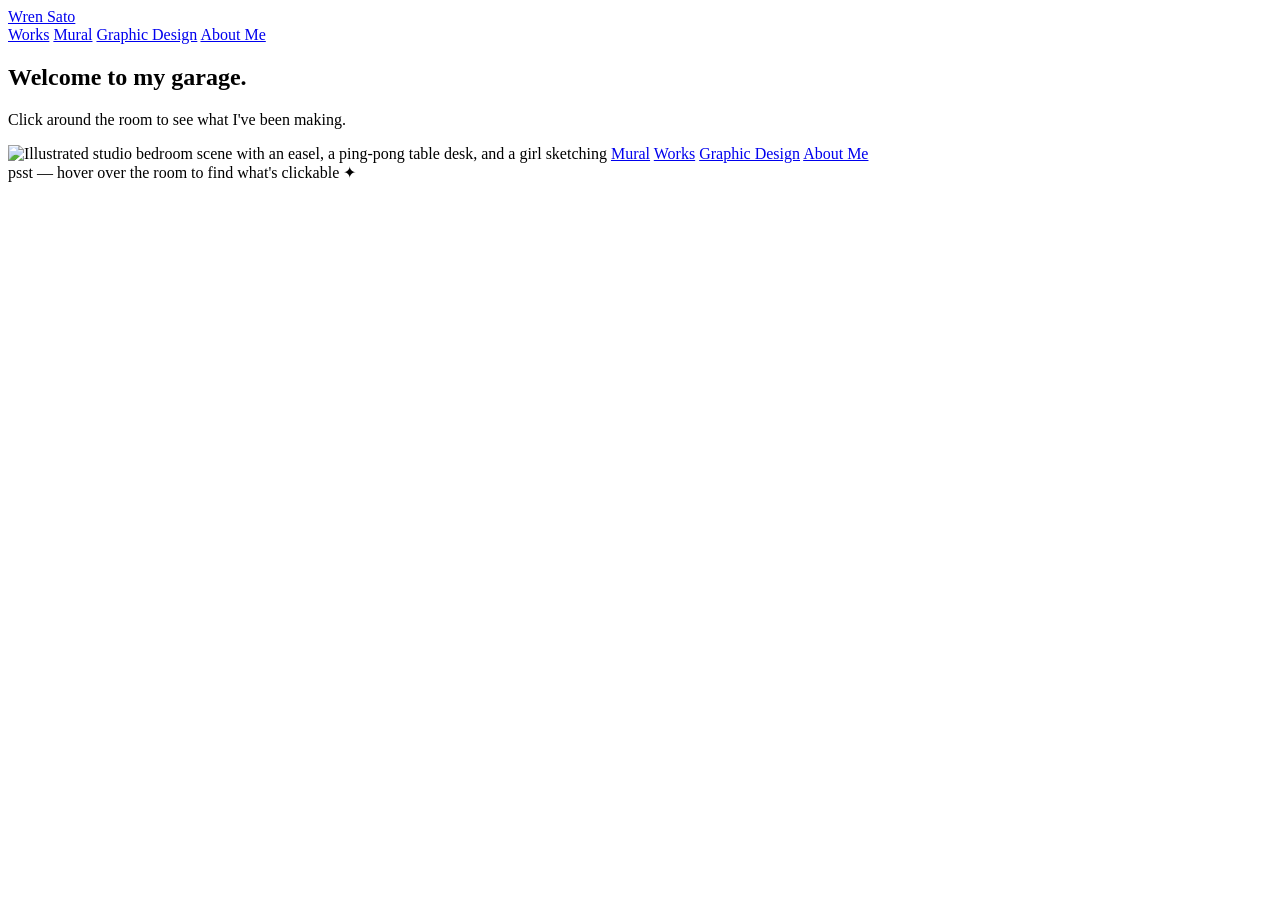
==== index.html @ a731e50e "Add files via upload" ====
<!DOCTYPE html>
<html lang="en">
<head>
<meta charset="UTF-8">
<meta name="viewport" content="width=device-width, initial-scale=1, viewport-fit=cover">
<title>Wren Sato — Art Portfolio</title>
<link rel="preconnect" href="https://fonts.googleapis.com">
<link rel="preconnect" href="https://fonts.gstatic.com" crossorigin>
<link href="https://fonts.googleapis.com/css2?family=Fraunces:ital,opsz,wght@0,9..144,400;0,9..144,560;1,9..144,500&family=Plus+Jakarta+Sans:wght@400;500;600;700&display=swap" rel="stylesheet">
<link rel="stylesheet" href="css/style.css">
</head>
<body>
<nav>
  <a class="logo" href="index.html">Wren Sato</a>
  <div class="navlinks">
    <a href="works.html" class="">Works</a>
    <a href="mural.html" class="">Mural</a>
    <a href="graphic.html" class="">Graphic Design</a>
    <a href="about.html" class="">About Me</a>
  </div>
</nav>
<main>
  <section>
    <div class="hero">
      <h1>Welcome to my garage.</h1>
      <p>Click around the room to see what I've been making.</p>
    </div>
    <div class="room-stage">
      <img class="room-img" src="images/room.jpg" alt="Illustrated studio bedroom scene with an easel, a ping-pong table desk, and a girl sketching">
      <a class="hotspot" style="left:45%;top:1%;width:22%;height:33%;" href="mural.html"><span class="dot"></span><span class="tag">Mural</span></a>
      <a class="hotspot" style="left:40%;top:43%;width:23%;height:24%;" href="works.html"><span class="dot"></span><span class="tag">Works</span></a>
      <a class="hotspot" style="left:6%;top:25%;width:33%;height:52%;" href="graphic.html"><span class="dot"></span><span class="tag">Graphic Design</span></a>
      <a class="hotspot" style="left:56%;top:28%;width:15%;height:22%;" href="about.html"><span class="dot"></span><span class="tag">About Me</span></a>
    </div>
    <div class="room-hint">psst &mdash; hover over the room to find what's clickable &#10022;</div>
  </section>
</main>
</body>
</html>
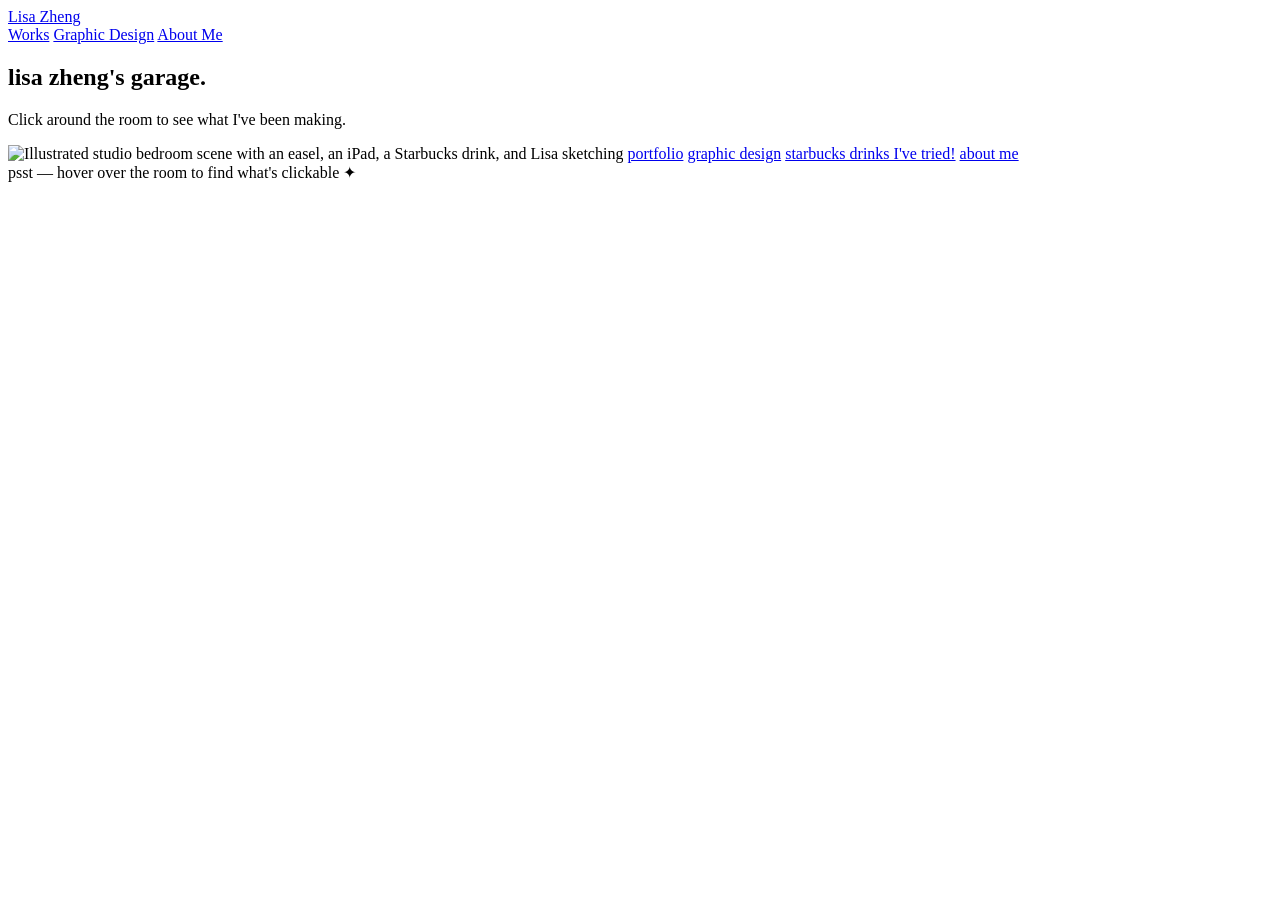
==== commit a78169ee: "Update index.html" ====
--- a/index.html
+++ b/index.html
@@ -3,18 +3,17 @@
 <head>
 <meta charset="UTF-8">
 <meta name="viewport" content="width=device-width, initial-scale=1, viewport-fit=cover">
-<title>Wren Sato — Art Portfolio</title>
+<title>lisa zheng's garage.</title>
 <link rel="preconnect" href="https://fonts.googleapis.com">
 <link rel="preconnect" href="https://fonts.gstatic.com" crossorigin>
-<link href="https://fonts.googleapis.com/css2?family=Fraunces:ital,opsz,wght@0,9..144,400;0,9..144,560;1,9..144,500&family=Plus+Jakarta+Sans:wght@400;500;600;700&display=swap" rel="stylesheet">
+<link href="https://fonts.googleapis.com/css2?family=Cormorant+Garamond:ital,wght@0,400;0,500;0,600;1,500;1,600&family=Jost:wght@300;400;500;600&display=swap" rel="stylesheet">
 <link rel="stylesheet" href="css/style.css">
 </head>
 <body>
 <nav>
-  <a class="logo" href="index.html">Wren Sato</a>
+  <a class="logo" href="index.html">Lisa Zheng</a>
   <div class="navlinks">
     <a href="works.html" class="">Works</a>
-    <a href="mural.html" class="">Mural</a>
     <a href="graphic.html" class="">Graphic Design</a>
     <a href="about.html" class="">About Me</a>
   </div>
@@ -22,15 +21,15 @@
 <main>
   <section>
     <div class="hero">
-      <h1>Welcome to my garage.</h1>
+      <h1>lisa zheng's garage.</h1>
       <p>Click around the room to see what I've been making.</p>
     </div>
     <div class="room-stage">
-      <img class="room-img" src="images/room.jpg" alt="Illustrated studio bedroom scene with an easel, a ping-pong table desk, and a girl sketching">
-      <a class="hotspot" style="left:45%;top:1%;width:22%;height:33%;" href="mural.html"><span class="dot"></span><span class="tag">Mural</span></a>
-      <a class="hotspot" style="left:40%;top:43%;width:23%;height:24%;" href="works.html"><span class="dot"></span><span class="tag">Works</span></a>
-      <a class="hotspot" style="left:6%;top:25%;width:33%;height:52%;" href="graphic.html"><span class="dot"></span><span class="tag">Graphic Design</span></a>
-      <a class="hotspot" style="left:56%;top:28%;width:15%;height:22%;" href="about.html"><span class="dot"></span><span class="tag">About Me</span></a>
+      <img class="room-img" src="images/room.jpg" alt="Illustrated studio bedroom scene with an easel, an iPad, a Starbucks drink, and Lisa sketching">
+      <a class="hotspot" style="left:50%;top:8.5%;width:12%;height:18%;" href="works.html"><span class="dot"></span><span class="tag">portfolio</span></a>
+      <a class="hotspot" style="left:45%;top:45%;width:16%;height:20%;" href="graphic.html"><span class="dot"></span><span class="tag">graphic design</span></a>
+      <a class="hotspot" style="left:35%;top:45%;width:9%;height:20%;" href="starbucks.html"><span class="dot"></span><span class="tag">starbucks drinks I've tried!</span></a>
+      <a class="hotspot" style="left:58%;top:28%;width:13%;height:20%;" href="about.html"><span class="dot"></span><span class="tag">about me</span></a>
     </div>
     <div class="room-hint">psst &mdash; hover over the room to find what's clickable &#10022;</div>
   </section>
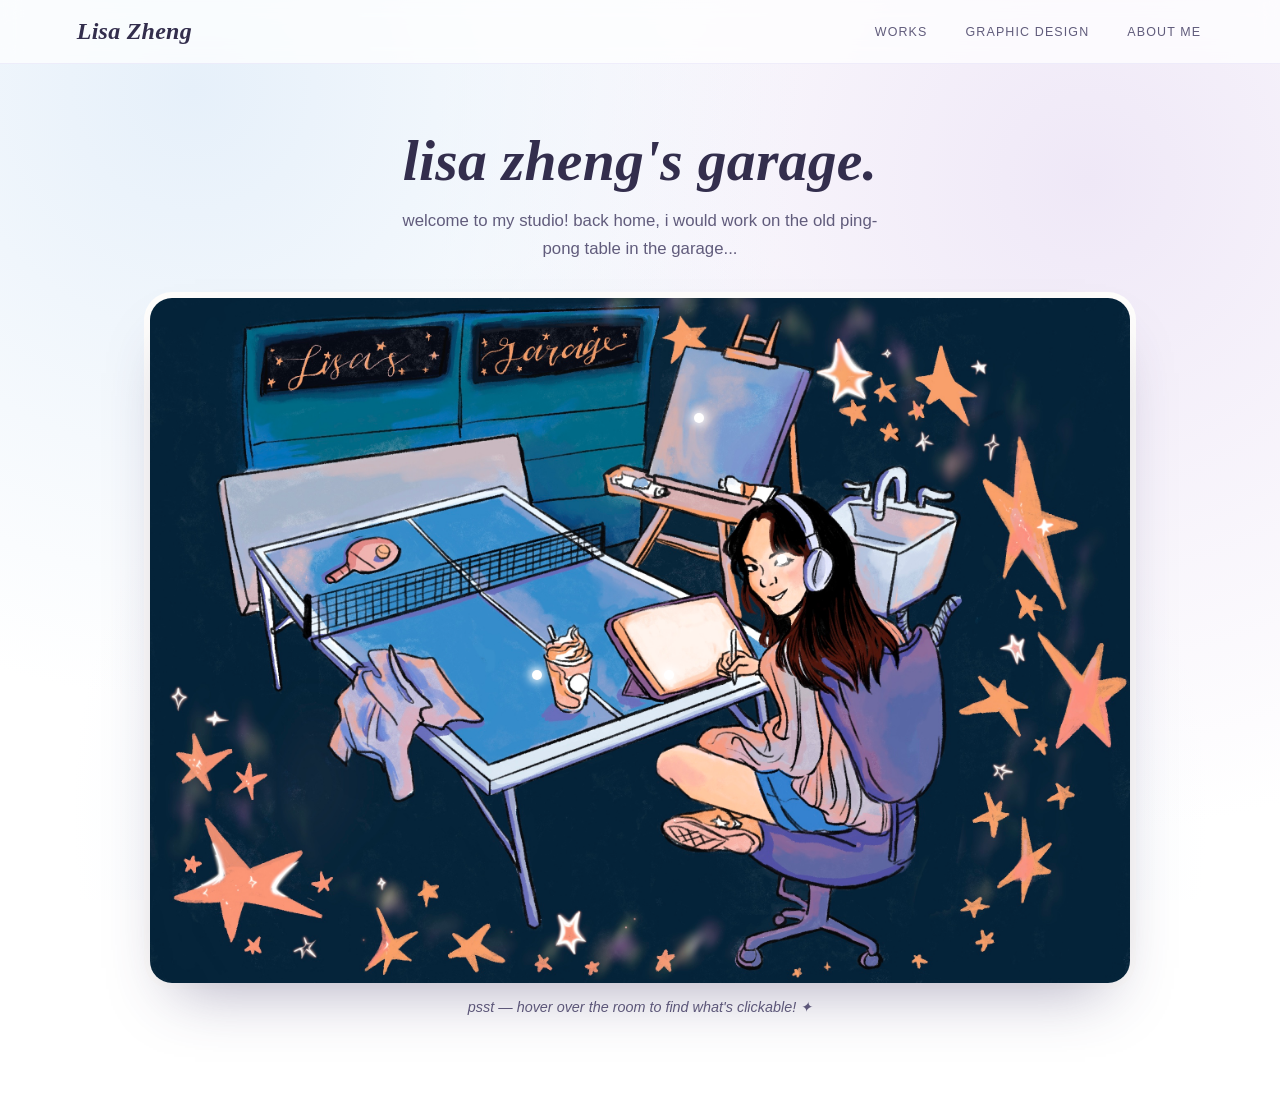
==== commit a960e1f6: "Update index.html" ====
--- a/index.html
+++ b/index.html
@@ -22,16 +22,16 @@
   <section>
     <div class="hero">
       <h1>lisa zheng's garage.</h1>
-      <p>Click around the room to see what I've been making.</p>
+      <p>welcome to my studio! back home, i would work on the old ping-pong table in the garage...</p>
     </div>
     <div class="room-stage">
-      <img class="room-img" src="images/room.jpg" alt="Illustrated studio bedroom scene with an easel, an iPad, a Starbucks drink, and Lisa sketching">
+      <img class="room-img" src="room.jpg" alt="Illustrated studio bedroom scene with an easel, an iPad, a Starbucks drink, and Lisa sketching">
       <a class="hotspot" style="left:50%;top:8.5%;width:12%;height:18%;" href="works.html"><span class="dot"></span><span class="tag">portfolio</span></a>
       <a class="hotspot" style="left:45%;top:45%;width:16%;height:20%;" href="graphic.html"><span class="dot"></span><span class="tag">graphic design</span></a>
       <a class="hotspot" style="left:35%;top:45%;width:9%;height:20%;" href="starbucks.html"><span class="dot"></span><span class="tag">starbucks drinks I've tried!</span></a>
       <a class="hotspot" style="left:58%;top:28%;width:13%;height:20%;" href="about.html"><span class="dot"></span><span class="tag">about me</span></a>
     </div>
-    <div class="room-hint">psst &mdash; hover over the room to find what's clickable &#10022;</div>
+    <div class="room-hint">psst &mdash; hover over the room to find what's clickable! &#10022;</div>
   </section>
 </main>
 </body>
--- a/css/style.css
+++ b/css/style.css
@@ -0,0 +1,131 @@
+:root{
+  --white:#ffffff; --blue:#e6f0fa; --blue-deep:#c3dcf2;
+  --purple:#efe8f7; --purple-deep:#d9c9ef;
+  --ink:#332e4d; --ink-soft:#615c7c;
+  --accent:#8b7bd8; --accent-2:#6fa8dc; --paper:#fffefc;
+  box-sizing:border-box;
+  padding-top:env(safe-area-inset-top,0px);
+  padding-bottom:env(safe-area-inset-bottom,0px);
+}
+*{box-sizing:border-box;}
+html{scroll-padding-top:env(safe-area-inset-top,0px);}
+html,body{height:100%;margin:0;background:var(--white);}
+body{
+  font-family:'Jost',sans-serif;color:var(--ink);
+  background:
+    radial-gradient(circle at 15% 10%, var(--blue) 0%, transparent 45%),
+    radial-gradient(circle at 85% 20%, var(--purple) 0%, transparent 50%),
+    radial-gradient(circle at 50% 90%, var(--blue) 0%, transparent 55%),
+    var(--white);
+  min-height:100%;overflow-x:hidden;
+}
+h1,h2,h3{font-family:'Cormorant Garamond',serif;font-style:italic;font-weight:600;margin:0;letter-spacing:0.005em;}
+p{line-height:1.65;color:var(--ink-soft);}
+a{color:inherit;text-decoration:none;}
+img,svg{max-width:100%;}
+
+nav{
+  position:sticky;top:env(safe-area-inset-top,0px);z-index:50;
+  display:flex;align-items:center;justify-content:space-between;
+  padding:18px 6vw;background:rgba(255,255,255,.72);backdrop-filter:blur(10px);
+  border-bottom:1px solid rgba(139,123,216,.12);
+}
+.logo{font-family:'Cormorant Garamond',serif;font-style:italic;font-weight:600;font-size:1.5rem;letter-spacing:0.01em;}
+.navlinks{display:flex;gap:clamp(14px,3vw,34px);font-size:.78rem;letter-spacing:.09em;text-transform:uppercase;font-weight:500;}
+.navlinks a{position:relative;padding:4px 2px;color:var(--ink-soft);transition:color .25s;}
+.navlinks a::after{content:'';position:absolute;left:0;bottom:-3px;width:0;height:2px;background:var(--accent);border-radius:2px;transition:width .3s ease;}
+.navlinks a.active,.navlinks a:hover{color:var(--ink);}
+.navlinks a.active::after,.navlinks a:hover::after{width:100%;}
+
+main{max-width:1180px;margin:0 auto;padding:0 6vw 90px;}
+
+/* HOME */
+.hero{padding:64px 0 10px;text-align:center;}
+.hero h1{font-size:clamp(2.3rem,6vw,3.6rem);}
+.hero p{max-width:480px;margin:14px auto 0;font-size:1.05rem;}
+
+.room-stage{
+  position:relative;width:100%;max-width:980px;margin:26px auto 10px;
+  border-radius:22px;overflow:hidden;
+  box-shadow:0 30px 60px -24px rgba(60,50,100,.4), 0 0 0 6px var(--paper);
+}
+.room-img{width:100%;display:block;}
+.hotspot{
+  position:absolute;border:none;padding:0;cursor:pointer;border-radius:18px;
+  background:rgba(255,255,255,0);box-shadow:0 0 0 0 rgba(139,123,216,0);
+  transition:background .35s ease, box-shadow .35s ease;
+}
+.hotspot:hover,.hotspot:focus-visible{
+  background:rgba(255,255,255,.16);
+  box-shadow:0 0 0 3px rgba(255,255,255,.45), 0 0 34px 8px rgba(139,123,216,.5);
+  outline:none;
+}
+.hotspot .dot{
+  position:absolute;top:50%;left:50%;width:10px;height:10px;margin:-5px 0 0 -5px;
+  background:#fff;border-radius:50%;box-shadow:0 0 10px 3px rgba(255,255,255,.9);
+  animation:pulse 2.4s ease-in-out infinite;
+}
+.hotspot:hover .dot,.hotspot:focus-visible .dot{opacity:0;}
+@keyframes pulse{0%,100%{opacity:.85;transform:translate(-50%,-50%) scale(1);}50%{opacity:.25;transform:translate(-50%,-50%) scale(1.6);}}
+.hotspot .tag{
+  position:absolute;bottom:100%;left:50%;transform:translateX(-50%) translateY(8px);
+  background:var(--paper);color:var(--ink);font-family:'Cormorant Garamond',serif;font-style:italic;font-weight:600;
+  padding:6px 18px;border-radius:20px;font-size:1rem;white-space:nowrap;
+  opacity:0;pointer-events:none;transition:opacity .25s ease, transform .25s ease;
+  box-shadow:0 10px 22px -10px rgba(90,70,150,.45);
+}
+.hotspot:hover .tag,.hotspot:focus-visible .tag{opacity:1;transform:translateX(-50%) translateY(-6px);}
+.room-hint{text-align:center;font-size:.9rem;color:var(--ink-soft);margin-top:16px;font-style:italic;}
+
+/* SECTION PAGES */
+.section-hero{padding:56px 0 30px;border-bottom:1px solid rgba(139,123,216,.15);margin-bottom:44px;}
+.section-hero h2{font-size:clamp(2rem,4.5vw,2.8rem);}
+.back{display:inline-flex;align-items:center;gap:6px;font-size:.9rem;color:var(--accent);cursor:pointer;margin-bottom:16px;}
+.back:hover{text-decoration:underline;}
+
+.grid{display:grid;grid-template-columns:repeat(auto-fill,minmax(240px,1fr));gap:30px;}
+.piece{background:var(--paper);border-radius:14px;padding:14px;box-shadow:0 8px 20px -14px rgba(90,70,150,.3);transition:transform .3s;}
+.piece:hover{transform:translateY(-4px);}
+.piece-thumb{border-radius:9px;aspect-ratio:1/1;overflow:hidden;background:var(--blue);}
+.piece-thumb img{width:100%;height:100%;object-fit:cover;display:block;}
+.piece h3{font-size:1.05rem;margin-top:12px;}
+.piece p{font-size:.88rem;margin-top:2px;}
+.piece[role="button"]{cursor:pointer;}
+.piece[role="button"]:focus-visible{outline:2px solid var(--accent);outline-offset:3px;}
+
+/* MODAL (click-to-expand on a piece) */
+.modal-overlay{
+  position:fixed;inset:0;background:rgba(51,46,77,.55);backdrop-filter:blur(4px);
+  display:flex;align-items:center;justify-content:center;padding:6vh 5vw;
+  opacity:0;pointer-events:none;transition:opacity .3s ease;z-index:100;
+}
+.modal-overlay.active{opacity:1;pointer-events:auto;}
+.modal-box{
+  background:var(--paper);border-radius:20px;max-width:620px;width:100%;max-height:88vh;
+  overflow-y:auto;padding:30px;position:relative;
+  box-shadow:0 40px 80px -20px rgba(60,50,100,.5);
+  transform:translateY(16px) scale(.97);transition:transform .3s ease;
+}
+.modal-overlay.active .modal-box{transform:translateY(0) scale(1);}
+.modal-close{
+  position:absolute;top:12px;right:14px;background:none;border:none;
+  font-size:1.8rem;line-height:1;cursor:pointer;color:var(--ink-soft);
+  font-family:'Jost',sans-serif;padding:4px 8px;border-radius:50%;transition:color .2s,background .2s;
+}
+.modal-close:hover{color:var(--ink);background:var(--blue);}
+.modal-image{border-radius:14px;overflow:hidden;aspect-ratio:4/3;background:var(--blue);margin-bottom:20px;}
+.modal-image img{width:100%;height:100%;object-fit:cover;display:block;}
+#modal-title{font-size:1.6rem;margin-bottom:10px;}
+#modal-desc{font-size:.95rem;}
+
+.about-wrap{display:flex;gap:56px;flex-wrap:wrap;align-items:flex-start;}
+.about-photo{flex:0 0 260px;aspect-ratio:4/5;border-radius:16px;overflow:hidden;box-shadow:0 14px 30px -16px rgba(90,70,150,.4);}
+.about-photo img{width:100%;height:100%;object-fit:cover;display:block;}
+.about-text{flex:1 1 320px;max-width:560px;}
+.about-text p{margin-bottom:14px;}
+.chips{display:flex;flex-wrap:wrap;gap:8px;margin-top:18px;}
+.chip{background:var(--blue);color:var(--ink);font-size:.82rem;padding:6px 14px;border-radius:20px;}
+.inline-link{color:var(--accent);text-decoration:underline;text-decoration-color:rgba(139,123,216,.4);text-underline-offset:2px;}
+.inline-link:hover{text-decoration-color:var(--accent);}
+
+@media(max-width:760px){ .about-wrap{gap:30px;} }
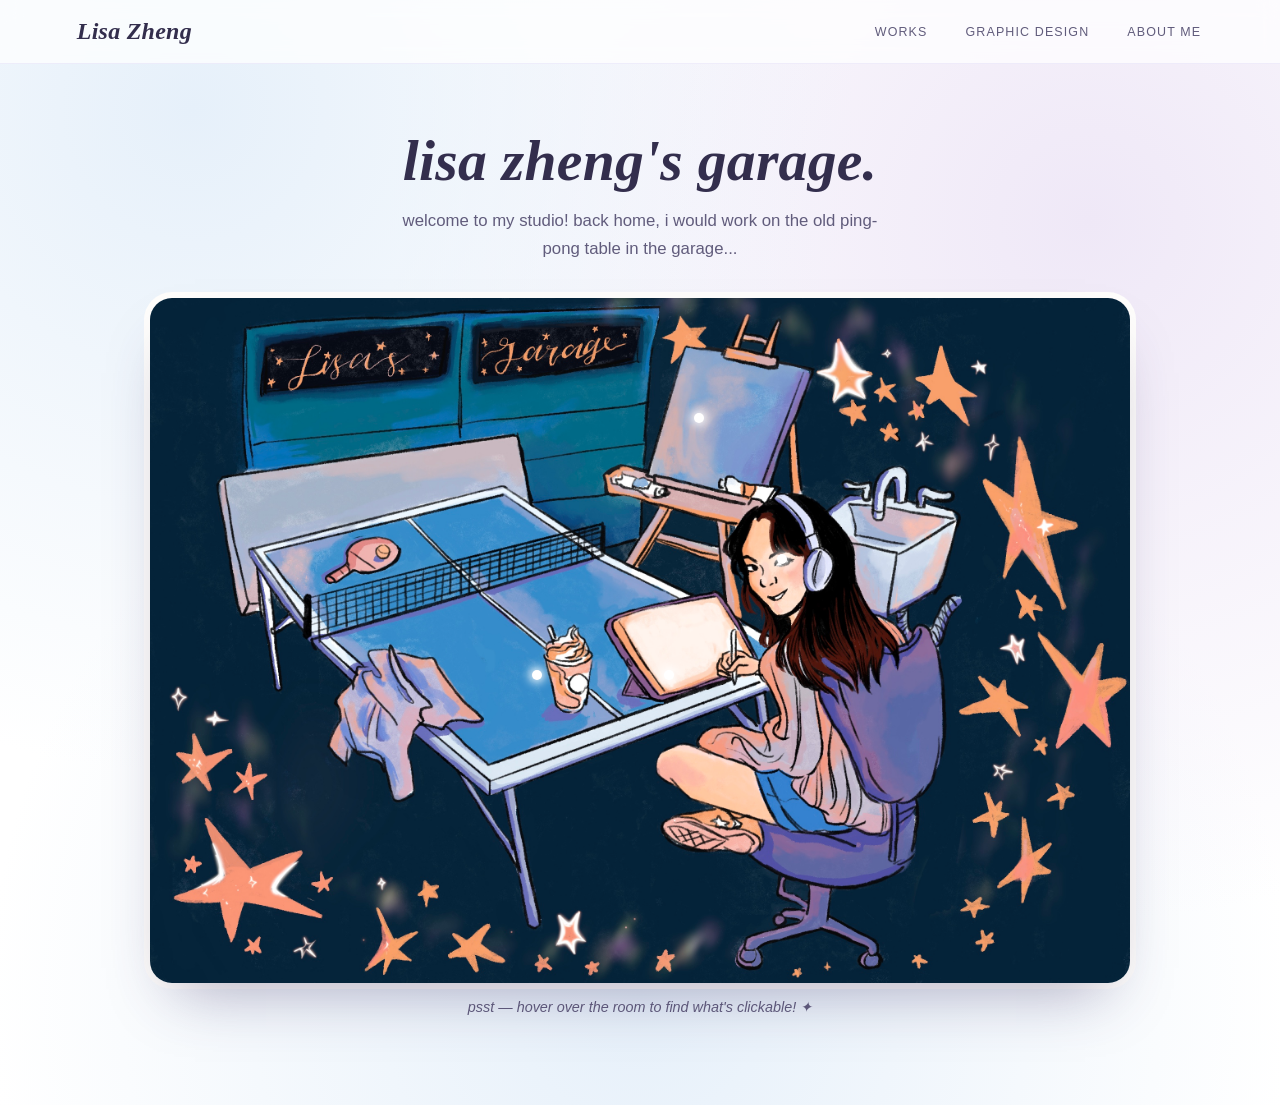
==== commit b249984f: "Update index.html" ====
--- a/index.html
+++ b/index.html
@@ -1,6 +1,7 @@
 <!DOCTYPE html>
 <html lang="en">
 <head>
+<link rel="icon" type="image/svg+xml" href="favicon.png">
 <meta charset="UTF-8">
 <meta name="viewport" content="width=device-width, initial-scale=1, viewport-fit=cover">
 <title>lisa zheng's garage.</title>
--- a/css/style.css
+++ b/css/style.css
@@ -8,17 +8,18 @@
   padding-bottom:env(safe-area-inset-bottom,0px);
 }
 *{box-sizing:border-box;}
-html{scroll-padding-top:env(safe-area-inset-top,0px);}
-html,body{height:100%;margin:0;background:var(--white);}
+html{scroll-padding-top:env(safe-area-inset-top,0px);background:var(--white);}
 body{
+  margin:0;
   font-family:'Jost',sans-serif;color:var(--ink);
   background:
     radial-gradient(circle at 15% 10%, var(--blue) 0%, transparent 45%),
     radial-gradient(circle at 85% 20%, var(--purple) 0%, transparent 50%),
     radial-gradient(circle at 50% 90%, var(--blue) 0%, transparent 55%),
     var(--white);
-  min-height:100%;overflow-x:hidden;
+  min-height:100vh;overflow-x:hidden;
 }
+
 h1,h2,h3{font-family:'Cormorant Garamond',serif;font-style:italic;font-weight:600;margin:0;letter-spacing:0.005em;}
 p{line-height:1.65;color:var(--ink-soft);}
 a{color:inherit;text-decoration:none;}
@@ -113,10 +114,48 @@
   font-family:'Jost',sans-serif;padding:4px 8px;border-radius:50%;transition:color .2s,background .2s;
 }
 .modal-close:hover{color:var(--ink);background:var(--blue);}
-.modal-image{border-radius:14px;overflow:hidden;aspect-ratio:4/3;background:var(--blue);margin-bottom:20px;}
-.modal-image img{width:100%;height:100%;object-fit:cover;display:block;}
+.modal-image{
+  border-radius:14px;overflow:hidden;background:var(--blue);margin-bottom:20px;
+  display:flex;align-items:center;justify-content:center;max-height:60vh;
+}
+.modal-image img{max-width:100%;max-height:60vh;width:auto;height:auto;object-fit:contain;display:block;}
 #modal-title{font-size:1.6rem;margin-bottom:10px;}
 #modal-desc{font-size:.95rem;}
+
+/* AWARDS */
+.awards-list{max-width:640px;margin:0 auto;}
+.award-item{padding:20px 0;border-bottom:1px solid rgba(139,123,216,.18);}
+.award-item:first-child{padding-top:0;}
+.award-head{display:flex;align-items:baseline;justify-content:space-between;gap:16px;}
+.award-head h3{font-size:1.1rem;}
+.award-year{font-family:'Jost',sans-serif;font-weight:600;color:var(--accent);font-size:.9rem;white-space:nowrap;}
+.award-details{list-style:none;margin:8px 0 0;padding:0;}
+.award-details li{
+  font-size:.9rem;color:var(--ink-soft);line-height:1.55;margin-top:6px;
+  padding-left:16px;position:relative;
+}
+.award-details li::before{
+  content:'';position:absolute;left:0;top:.6em;width:5px;height:5px;
+  border-radius:50%;background:var(--accent);opacity:.6;
+}
+/* STARBUCKS: text list + single photo */
+.list-heading{
+  max-width:640px;margin:48px auto 4px;font-size:1.3rem;
+}
+.list-heading:first-of-type{margin-top:36px;}
+
+.drink-list{max-width:640px;margin:0 auto;}
+.drink-row{
+  display:flex;align-items:baseline;justify-content:space-between;gap:16px;
+  padding:18px 0;border-bottom:1px solid rgba(139,123,216,.18);
+}
+.drink-row:first-child{padding-top:0;}
+.drink-row h3{font-size:1.15rem;}
+.drink-rating{font-family:'Jost',sans-serif;font-weight:600;color:var(--accent);font-size:.95rem;white-space:nowrap;}
+
+.drink-photo{max-width:420px;margin:50px auto 0;text-align:center;}
+.drink-photo img{width:100%;border-radius:16px;box-shadow:0 20px 40px -18px rgba(90,70,150,.4);display:block;}
+.drink-photo figcaption{margin-top:12px;font-family:'Cormorant Garamond',serif;font-style:italic;color:var(--ink-soft);font-size:1rem;}
 
 .about-wrap{display:flex;gap:56px;flex-wrap:wrap;align-items:flex-start;}
 .about-photo{flex:0 0 260px;aspect-ratio:4/5;border-radius:16px;overflow:hidden;box-shadow:0 14px 30px -16px rgba(90,70,150,.4);}
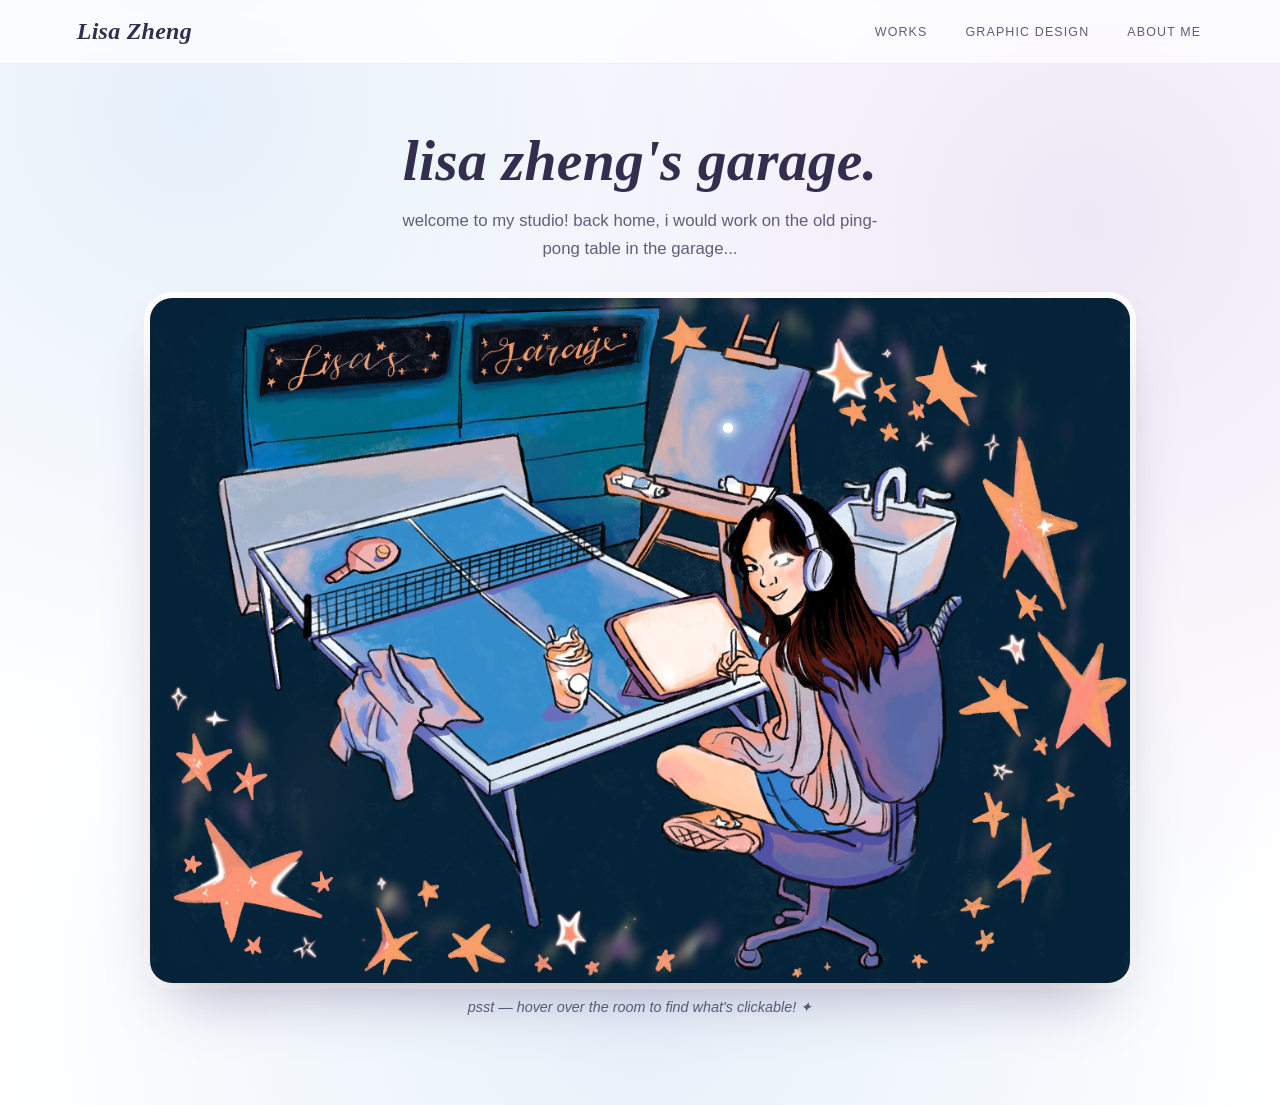
==== commit 55d80a1d: "Update index.html" ====
--- a/index.html
+++ b/index.html
@@ -27,9 +27,9 @@
     </div>
     <div class="room-stage">
       <img class="room-img" src="room.jpg" alt="Illustrated studio bedroom scene with an easel, an iPad, a Starbucks drink, and Lisa sketching">
-      <a class="hotspot" style="left:50%;top:8.5%;width:12%;height:18%;" href="works.html"><span class="dot"></span><span class="tag">portfolio</span></a>
+      <a class="hotspot" style="left:50%;top:6%;width:18%;height:26%;" href="works.html"><span class="dot"></span><span class="tag">portfolio</span></a>
       <a class="hotspot" style="left:45%;top:45%;width:16%;height:20%;" href="graphic.html"><span class="dot"></span><span class="tag">graphic design</span></a>
-      <a class="hotspot" style="left:35%;top:45%;width:9%;height:20%;" href="starbucks.html"><span class="dot"></span><span class="tag">starbucks drinks I've tried!</span></a>
+      <a class="hotspot" style="left:37%;top:46%;width:10%;height:18%;" href="starbucks.html"><span class="dot"></span><span class="tag">starbucks drinks I've tried!</span></a>
       <a class="hotspot" style="left:58%;top:28%;width:13%;height:20%;" href="about.html"><span class="dot"></span><span class="tag">about me</span></a>
     </div>
     <div class="room-hint">psst &mdash; hover over the room to find what's clickable! &#10022;</div>
